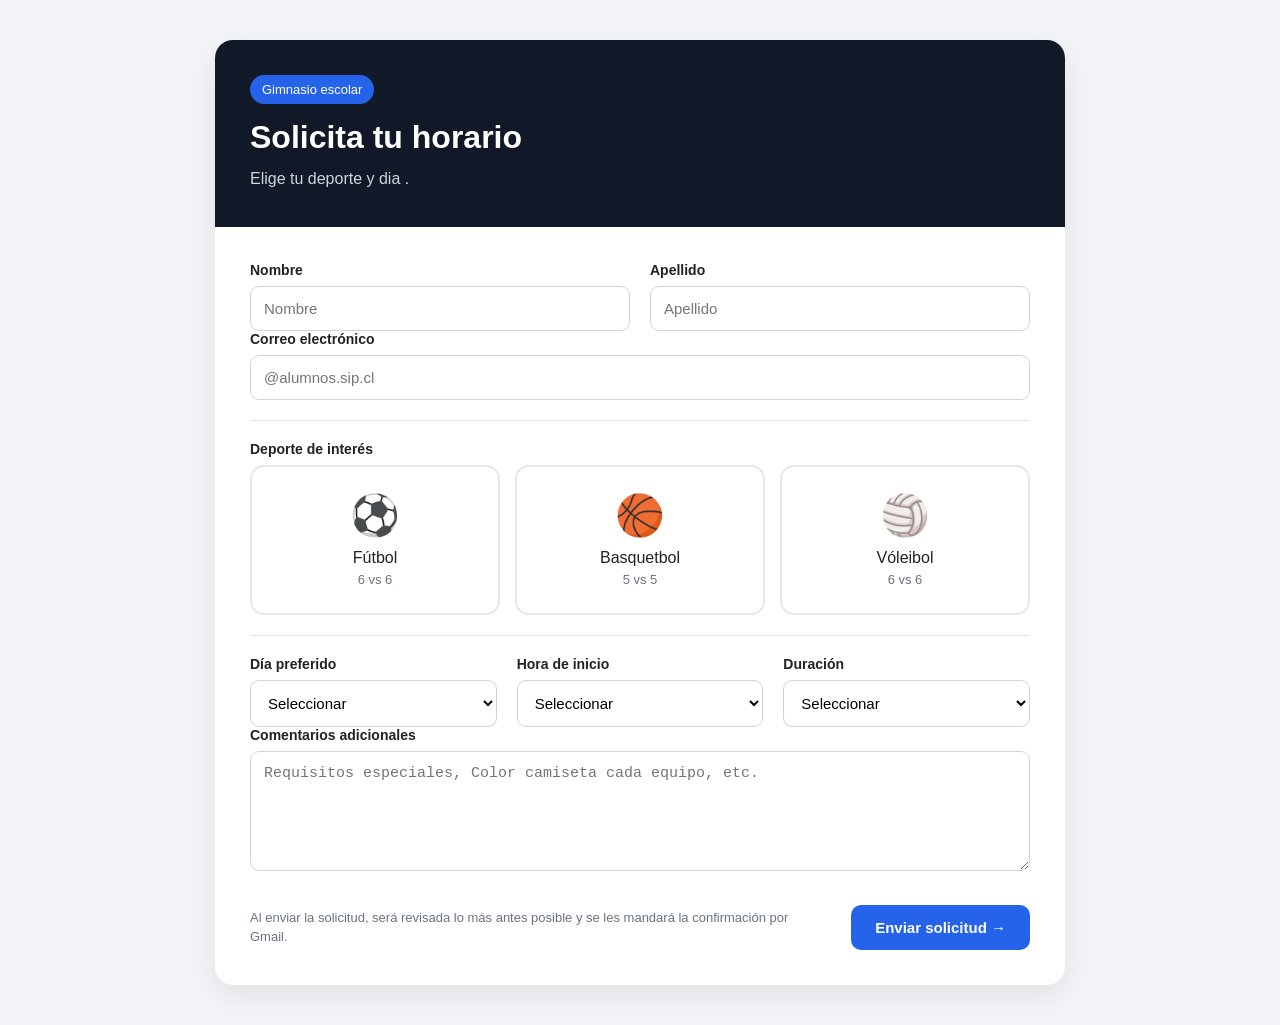
==== Horarios.html @ e69b8449 "agregue base de datos coreo y contraseña" ====
<!DOCTYPE html>
<html lang="es">

<head>
  <meta charset="UTF-8">
  <meta name="viewport" content="width=device-width, initial-scale=1.0">
  <title>Solicita tu Horario Deportivo</title>
  <link rel="stylesheet" href="Horarios.css">
</head>

<body>

  <main class="card">

    <header class="header">
      <span class="header-tag">Gimnasio escolar</span>

      <h1>Solicita tu horario</h1>

      <p>
        Elige tu deporte y dia .   
      </p>
    </header>

    <!-- FORMULARIO -->
    <form class="form-body" action="https://formsubmit.co/horariossip@gmail.com" method="POST">

      <!-- Configuración de FormSubmit -->
      <input type="hidden" name="_subject" value="Nueva solicitud de horario deportivo">
      <input type="hidden" name="_captcha" value="false">
      <input type="hidden" name="_template" value="table">

      <!-- NOMBRE -->
      <section class="name-row">

        <article>
          <label class="field-label" for="firstName">
            Nombre
          </label>

          <input type="text" id="firstName" name="Nombre" placeholder="Nombre" required>
        </article>

        <article>
          <label class="field-label" for="lastName">
            Apellido
          </label>

          <input type="text" id="lastName" name="Apellido" placeholder="Apellido" required>
        </article>

      </section>

      <!-- CORREO -->
      <section>

        <label class="field-label" for="email">
          Correo electrónico
        </label>

        <input type="email" id="email" name="Correo" placeholder="@alumnos.sip.cl" required>

      </section>

      <hr class="division">

      <!-- DEPORTES -->
      <section>

        <label class="field-label">
          Deporte de interés
        </label>

        <section class="sport-grid">

          <!-- FÚTBOL -->
          <article class="sport-card">

            <input type="radio" id="futbol" name="Deporte" value="Fútbol">

            <label class="sport-label" for="futbol">

              <span class="sport-icon">⚽</span>

              <span class="sport-name">
                Fútbol
              </span>

              <span class="sport-desc">
                6 vs 6
              </span>

            </label>

          </article>

          <!-- BASQUETBOL -->
          <article class="sport-card">

            <input type="radio" id="basquetbol" name="Deporte" value="Basquetbol">

            <label class="sport-label" for="basquetbol">

              <span class="sport-icon">🏀</span>

              <span class="sport-name">
                Basquetbol
              </span>

              <span class="sport-desc">
                5 vs 5
              </span>

            </label>

          </article>

          <!-- VOLEIBOL -->
          <article class="sport-card">

            <input type="radio" id="volei" name="Deporte" value="Vóleibol">

            <label class="sport-label" for="volei">

              <span class="sport-icon">🏐</span>

              <span class="sport-name">
                Vóleibol
              </span>

              <span class="sport-desc">
                6 vs 6
              </span>

            </label>

          </article>

        </section>

      </section>

      <hr class="division">

      <!-- DÍA, HORA Y DURACIÓN -->
      <section class="time-row">

        <article>

          <label class="field-label" for="dia">
            Día preferido
          </label>

          <select id="dia" name="Día" required>

            <option value="">
              Seleccionar
            </option>

            <option>Lunes</option>
            <option>Martes</option>
            <option>Miércoles</option>
            <option>Jueves</option>
            <option>Viernes</option>

          </select>

        </article>

        <article>

          <label class="field-label" for="hora">
            Hora de inicio
          </label>

          <select id="hora" name="Hora" required>

            <option value="">
              Seleccionar
            </option>

            <option>13:00</option>

          </select>

        </article>

        <article>

          <label class="field-label" for="duracion">
            Duración
          </label>

          <select id="duracion" name="Duración" required>

            <option value="">
              Seleccionar
            </option>

            <option>45 min</option>

          </select>

        </article>

      </section>

      <!-- COMENTARIOS -->
      <section>

        <label class="field-label" for="comentarios">
          Comentarios adicionales
        </label>

        <textarea
          id="comentarios"
          name="Comentarios"
          placeholder="Requisitos especiales, Color camiseta cada equipo, etc."></textarea>

      </section>

      <!-- MENSAJE DE ÉXITO -->
      <aside id="successBanner" class="success-banner">

        <span>✓</span>

        <span>
          ¡Solicitud enviada! Te confirmaremos tu horario pronto.
        </span>

      </aside>

      <!-- BOTÓN -->
      <footer class="submit-row">

        <p class="submit-note">

          Al enviar la solicitud, será revisada lo más
          antes posible y se les mandará la confirmación
          por Gmail.

        </p>

        <button class="submit-btn" type="submit">
          Enviar solicitud →
        </button>

      </footer>

    </form>

  </main>

  <link rel="stylesheet" href="Horarios.js">

</body>
</html>
---- Horarios.css ----
* {
  box-sizing: border-box;
}

body {
  margin: 0;
  padding: 40px 20px;
  font-family: Arial, sans-serif;
  background: #f2f4f7;
  color: #222;
}

.card {
  max-width: 850px;
  margin: auto;
  background: white;
  border-radius: 18px;
  overflow: hidden;
  box-shadow: 0 10px 30px rgba(0, 0, 0, 0.08);
}

.header {
  padding: 35px;
  background: #111827;
  color: white;
}

.header-tag {
  display: inline-block;
  padding: 7px 12px;
  border-radius: 20px;
  background: #2563eb;
  font-size: 13px;
  margin-bottom: 15px;
}

.header h1 {
  margin: 0 0 10px;
  font-size: 32px;
}

.header p {
  margin: 0;
  color: #d1d5db;
  line-height: 1.6;
}

.form-body {
  padding: 35px;
}

.name-row,
.time-row {
  display: grid;
  gap: 20px;
}

.name-row {
  grid-template-columns: 1fr 1fr;
}

.time-row {
  grid-template-columns: repeat(3, 1fr);
}

.field-label {
  display: block;
  margin-bottom: 8px;
  font-weight: bold;
  font-size: 14px;
}

input,
select,
textarea {
  width: 100%;
  padding: 13px;
  border: 1px solid #d1d5db;
  border-radius: 9px;
  font-size: 15px;
  outline: none;
  background: white;
}

input:focus,
select:focus,
textarea:focus {
  border-color: #2563eb;
}

textarea {
  height: 120px;
  resize: vertical;
}

.division {
  height: 1px;
  background: #e5e7eb;
  border:#f2f4f7 ;
  margin: 20px 0;
}

.sport-grid {
  display: grid;
  grid-template-columns: repeat(3, 1fr);
  gap: 15px;
}

.sport-card {
  position: relative;
}

.sport-card input {
  position: absolute;
  opacity: 0;
}

.sport-label {
  display: flex;
  flex-direction: column;
  align-items: center;
  justify-content: center;
  min-height: 150px;
  padding: 20px;
  border: 2px solid #e5e7eb;
  border-radius: 14px;
  cursor: pointer;
  transition: 0.2s;
}

.sport-label:hover {
  border-color: #2563eb;
  transform: translateY(-2px);
}

.sport-card input:checked + .sport-label {
  border-color: #2563eb;
  background: #eff6ff;
}

.sport-icon {
  font-size: 40px;
  margin-bottom: 10px;
}

.nombredeporte {
  font-weight: bold;
  font-size: 17px;
}

.sport-desc {
  margin-top: 5px;
  color: #6b7280;
  font-size: 13px;
}

.success-banner {
  display: none;
  align-items: center;
  gap: 10px;
  padding: 15px;
  margin-top: 25px;
  border-radius: 10px;
  background: #dcfce7;
  color: #166534;
}

.success-banner.visible {
  display: flex;
}

.submit-row {
  display: flex;
  align-items: center;
  justify-content: space-between;
  gap: 25px;
  margin-top: 30px;
}

.submit-note {
  margin: 0;
  color: #6b7280;
  font-size: 13px;
  line-height: 1.5;
}

.submit-btn {
  border: none;
  padding: 14px 24px;
  border-radius: 10px;
  background: #2563eb;
  color: white;
  font-size: 15px;
  font-weight: bold;
  cursor: pointer;
  transition: 0.2s;
  white-space: nowrap;
}

.submit-btn:hover {
  background: #1d4ed8;
  transform: translateY(-1px);
}

@media (max-width: 700px) {

  .name-row,
  .time-row,
  .sport-grid {
  grid-template-columns: 1fr;
  }

  .form-body,
  .header {
    padding: 25px;
  }

  .submit-row {
    flex-direction: column;
    align-items: stretch;
  }

  .submit-btn {
    width: 100%;
  }

}
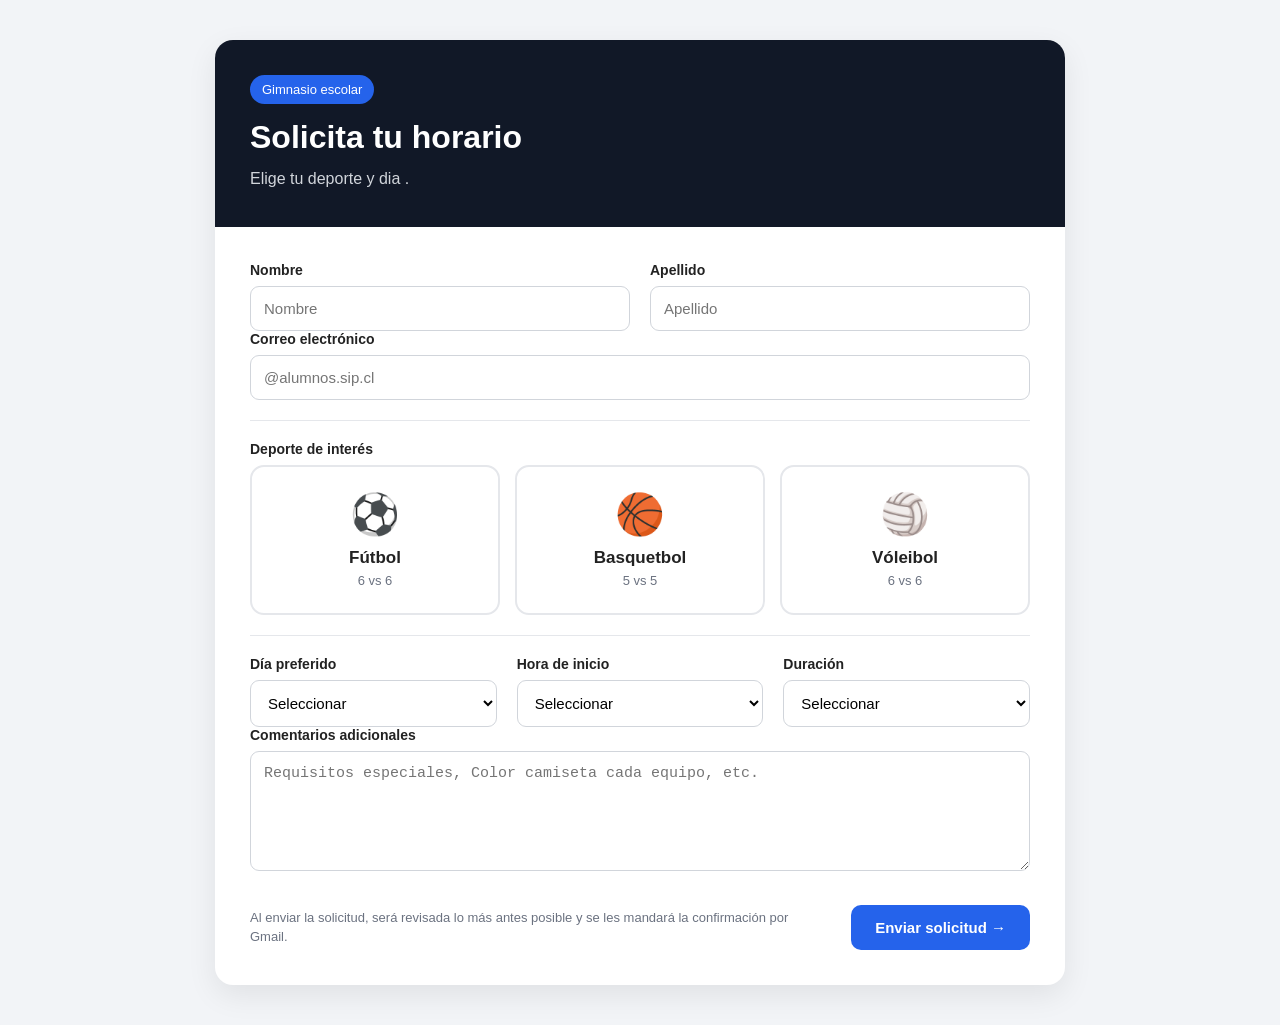
==== commit 9b534955: "comento todo el codigo" ====
--- a/Horarios.html
+++ b/Horarios.html
@@ -82,7 +82,7 @@
 
               <span class="sport-icon">⚽</span>
 
-              <span class="sport-name">
+              <span class="nombredeporte">
                 Fútbol
               </span>
 
@@ -103,7 +103,7 @@
 
               <span class="sport-icon">🏀</span>
 
-              <span class="sport-name">
+              <span class="nombredeporte">
                 Basquetbol
               </span>
 
@@ -124,7 +124,7 @@
 
               <span class="sport-icon">🏐</span>
 
-              <span class="sport-name">
+              <span class="nombredeporte">
                 Vóleibol
               </span>
 
--- a/Horarios.css
+++ b/Horarios.css
@@ -1,7 +1,9 @@
+/* Configuración base de la página de reservas */
 * {
   box-sizing: border-box;
 }
 
+/* Fondo general y tipografía */
 body {
   margin: 0;
   padding: 40px 20px;
@@ -10,6 +12,7 @@
   color: #222;
 }
 
+/* Contenedor visual del formulario */
 .card {
   max-width: 850px;
   margin: auto;
@@ -19,6 +22,7 @@
   box-shadow: 0 10px 30px rgba(0, 0, 0, 0.08);
 }
 
+/* Encabezado de la solicitud */
 .header {
   padding: 35px;
   background: #111827;
@@ -49,6 +53,7 @@
   padding: 35px;
 }
 
+/* Distribución de los campos */
 .name-row,
 .time-row {
   display: grid;
@@ -70,6 +75,7 @@
   font-size: 14px;
 }
 
+/* Estilos compartidos para controles del formulario */
 input,
 select,
 textarea {
@@ -93,6 +99,7 @@
   resize: vertical;
 }
 
+/* Separadores entre grupos de información */
 .division {
   height: 1px;
   background: #e5e7eb;
@@ -100,6 +107,7 @@
   margin: 20px 0;
 }
 
+/* Selector visual de deportes */
 .sport-grid {
   display: grid;
   grid-template-columns: repeat(3, 1fr);
@@ -115,6 +123,7 @@
   opacity: 0;
 }
 
+/* Tarjetas de cada deporte y estados interactivos */
 .sport-label {
   display: flex;
   flex-direction: column;
@@ -154,6 +163,7 @@
   font-size: 13px;
 }
 
+/* Mensaje mostrado después de enviar la solicitud */
 .success-banner {
   display: none;
   align-items: center;
@@ -169,6 +179,7 @@
   display: flex;
 }
 
+/* Área final y botón de envío */
 .submit-row {
   display: flex;
   align-items: center;
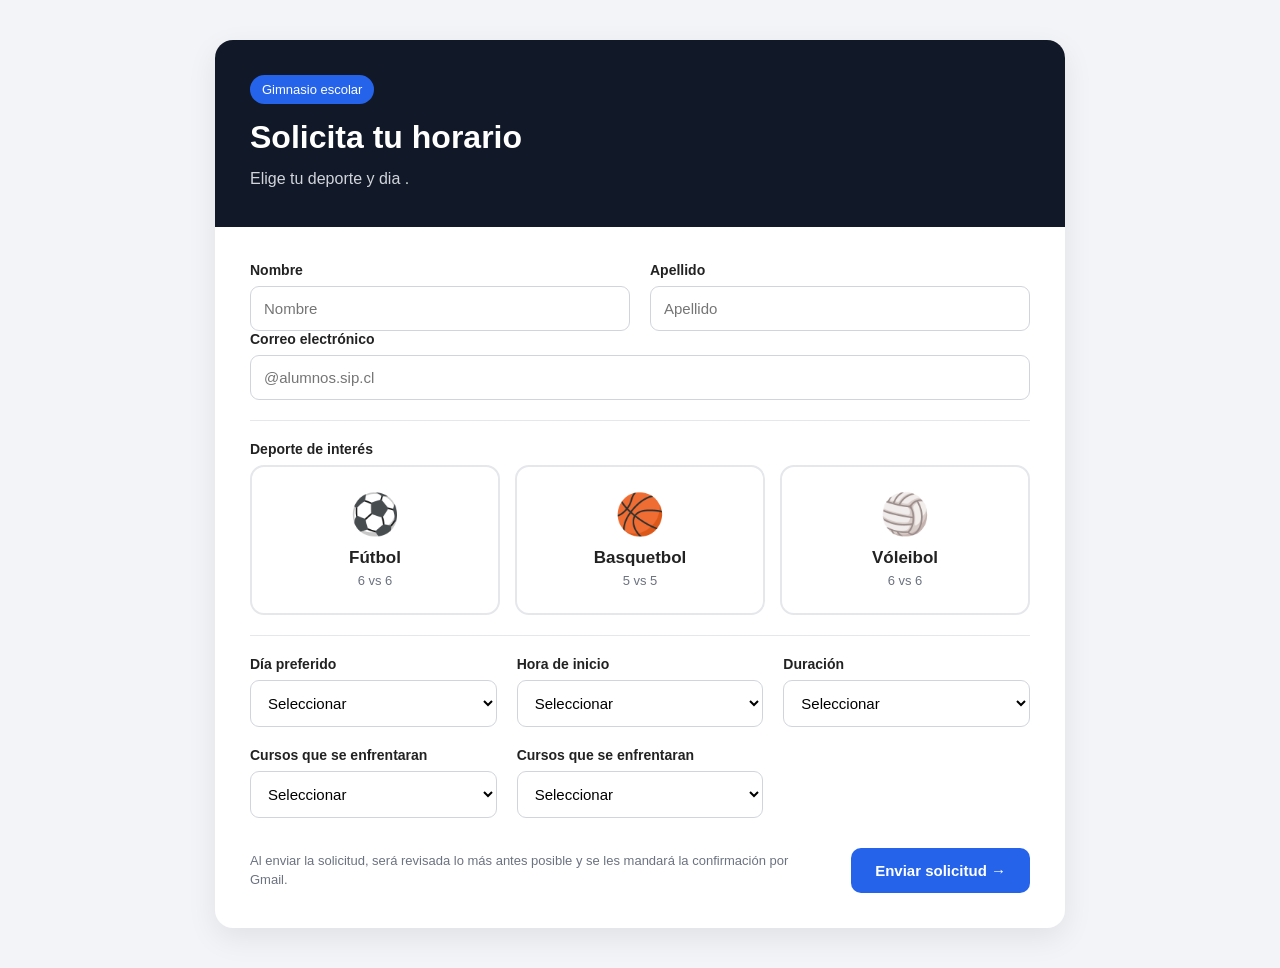
==== commit 437e57f5: "cambiamos cursos (benjamin gomez) y borramos para poner comentarios (dante retamal) arreglamos para " ====
--- a/Horarios.html
+++ b/Horarios.html
@@ -159,9 +159,8 @@
 
             <option>Lunes</option>
             <option>Martes</option>
-            <option>Miércoles</option>
             <option>Jueves</option>
-            <option>Viernes</option>
+            
 
           </select>
 
@@ -202,23 +201,82 @@
           </select>
 
         </article>
+        <article>
+
+          <label class="field-label" for="cursos1">
+            Cursos que se enfrentaran
+          </label>
+
+          <select id="curso1" name="curso1" required>
+
+            <option value="">
+              Seleccionar
+            </option>
+
+            <option>7°A</option>
+            <option>7°B</option>
+            <option>7°C</option>
+            <option>8°A</option>
+            <option>8°B</option>
+            <option>8°C</option>
+            <option>I°A</option>
+            <option>I°B</option>
+            <option>I°C</option>
+            <option>II°A</option>
+            <option>II°B</option>
+            <option>II°C</option>
+            <option>III°A</option>
+            <option>III°B</option>
+            <option>III°C</option>
+            <option>IV°A</option>
+            <option>IV°B</option>
+            <option>IV°C</option>
+            
+
+          </select>
+
+        </article>
+
+                <article>
+
+          <label class="field-label" for="cursos2">
+            Cursos que se enfrentaran
+          </label>
+
+          <select id="curso2" name="curso2" required>
+
+            <option value="">
+              Seleccionar
+            </option>
+
+            <option>7°A</option>
+            <option>7°B</option>
+            <option>7°C</option>
+            <option>8°A</option>
+            <option>8°B</option>
+            <option>8°C</option>
+            <option>I°A</option>
+            <option>I°B</option>
+            <option>I°C</option>
+            <option>II°A</option>
+            <option>II°B</option>
+            <option>II°C</option>
+            <option>III°A</option>
+            <option>III°B</option>
+            <option>III°C</option>
+            <option>IV°A</option>
+            <option>IV°B</option>
+            <option>IV°C</option>
+            
+
+          </select>
+
+        </article>
+
 
       </section>
 
-      <!-- COMENTARIOS -->
-      <section>
-
-        <label class="field-label" for="comentarios">
-          Comentarios adicionales
-        </label>
-
-        <textarea
-          id="comentarios"
-          name="Comentarios"
-          placeholder="Requisitos especiales, Color camiseta cada equipo, etc."></textarea>
-
-      </section>
-
+     
       <!-- MENSAJE DE ÉXITO -->
       <aside id="successBanner" class="success-banner">
 
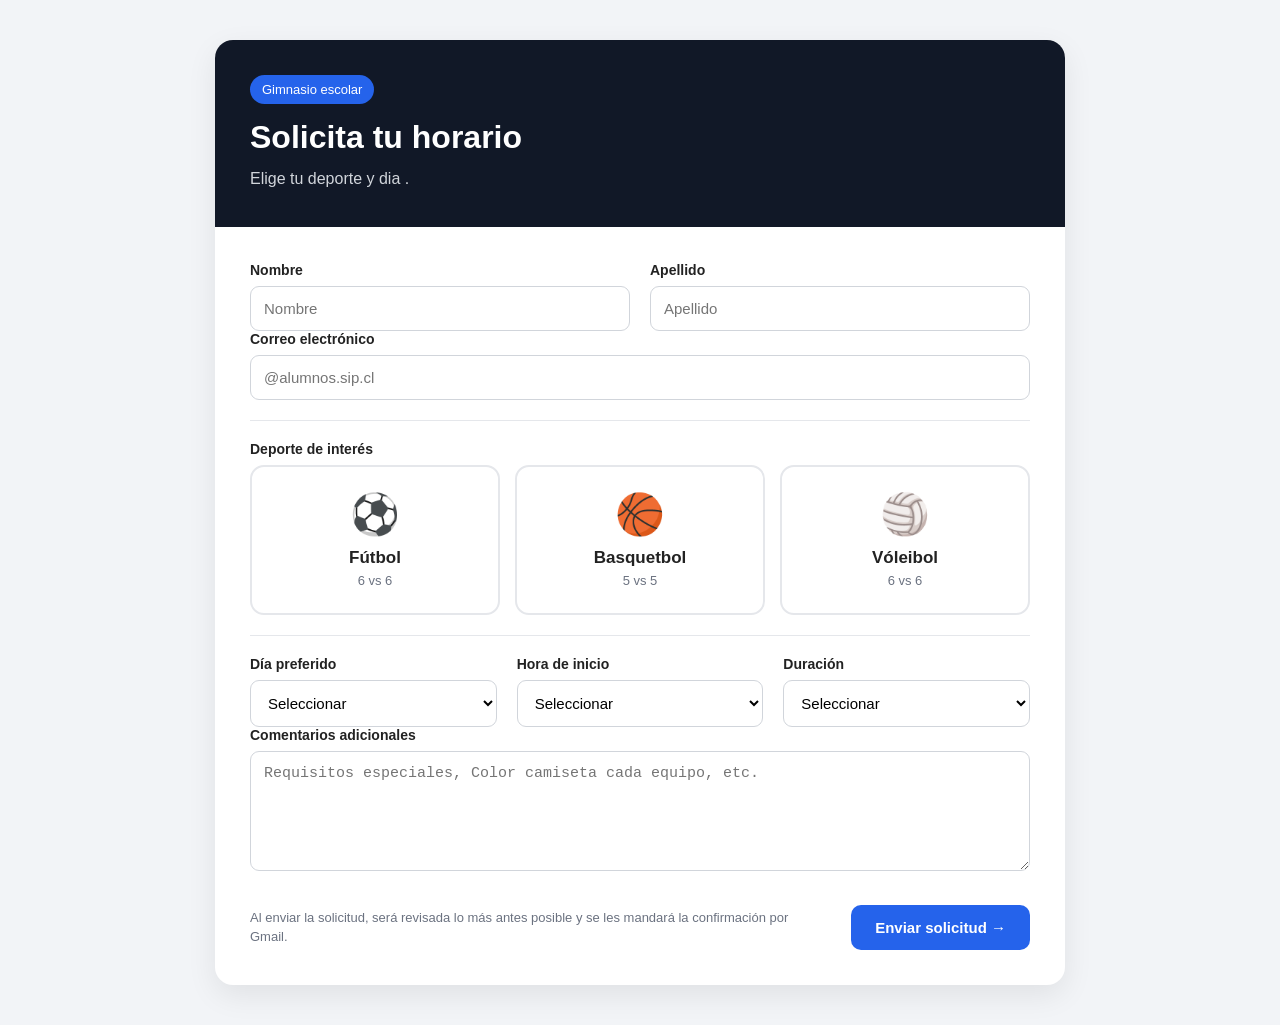
==== commit 4bc1e788: "nadaaa" ====
--- a/Horarios.html
+++ b/Horarios.html
@@ -165,6 +165,7 @@
           </select>
 
         </article>
+        
 
         <article>
 
@@ -201,82 +202,23 @@
           </select>
 
         </article>
-        <article>
-
-          <label class="field-label" for="cursos1">
-            Cursos que se enfrentaran
-          </label>
-
-          <select id="curso1" name="curso1" required>
-
-            <option value="">
-              Seleccionar
-            </option>
-
-            <option>7°A</option>
-            <option>7°B</option>
-            <option>7°C</option>
-            <option>8°A</option>
-            <option>8°B</option>
-            <option>8°C</option>
-            <option>I°A</option>
-            <option>I°B</option>
-            <option>I°C</option>
-            <option>II°A</option>
-            <option>II°B</option>
-            <option>II°C</option>
-            <option>III°A</option>
-            <option>III°B</option>
-            <option>III°C</option>
-            <option>IV°A</option>
-            <option>IV°B</option>
-            <option>IV°C</option>
-            
-
-          </select>
-
-        </article>
-
-                <article>
-
-          <label class="field-label" for="cursos2">
-            Cursos que se enfrentaran
-          </label>
-
-          <select id="curso2" name="curso2" required>
-
-            <option value="">
-              Seleccionar
-            </option>
-
-            <option>7°A</option>
-            <option>7°B</option>
-            <option>7°C</option>
-            <option>8°A</option>
-            <option>8°B</option>
-            <option>8°C</option>
-            <option>I°A</option>
-            <option>I°B</option>
-            <option>I°C</option>
-            <option>II°A</option>
-            <option>II°B</option>
-            <option>II°C</option>
-            <option>III°A</option>
-            <option>III°B</option>
-            <option>III°C</option>
-            <option>IV°A</option>
-            <option>IV°B</option>
-            <option>IV°C</option>
-            
-
-          </select>
-
-        </article>
-
-
-      </section>
-
-     
+
+      </section>
+
+      <!-- COMENTARIOS -->
+      <section>
+
+        <label class="field-label" for="comentarios">
+          Comentarios adicionales
+        </label>
+
+        <textarea
+          id="comentarios"
+          name="Comentarios"
+          placeholder="Requisitos especiales, Color camiseta cada equipo, etc."></textarea>
+
+      </section>
+
       <!-- MENSAJE DE ÉXITO -->
       <aside id="successBanner" class="success-banner">
 
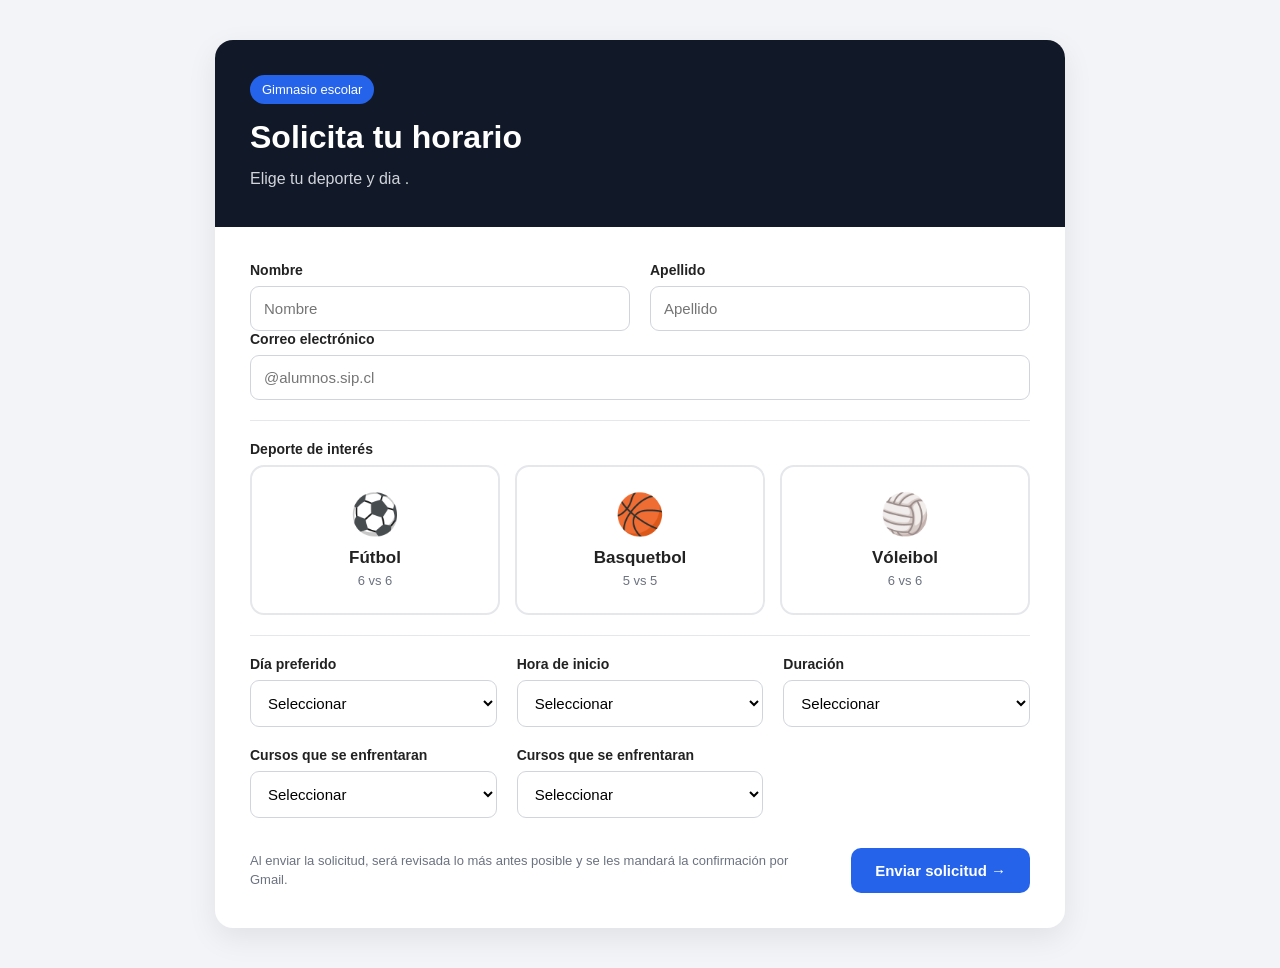
==== commit 324573d2: "Merge branch 'gomez' of https://github.com/BenjaminGomez1991/feriatp into gomez" ====
--- a/Horarios.html
+++ b/Horarios.html
@@ -197,28 +197,88 @@
               Seleccionar
             </option>
 
-            <option>45 min</option>
-
-          </select>
-
-        </article>
+            <option>40 min</option>
+
+          </select>
+
+        </article>
+
+        <article>
+
+          <label class="field-label" for="cursos1">
+            Cursos que se enfrentaran
+          </label>
+
+          <select id="curso1" name="curso1" required>
+
+            <option value="">
+              Seleccionar
+            </option>
+
+            <option>7°A</option>
+            <option>7°B</option>
+            <option>7°C</option>
+            <option>8°A</option>
+            <option>8°B</option>
+            <option>8°C</option>
+            <option>I°A</option>
+            <option>I°B</option>
+            <option>I°C</option>
+            <option>II°A</option>
+            <option>II°B</option>
+            <option>II°C</option>
+            <option>III°A</option>
+            <option>III°B</option>
+            <option>III°C</option>
+            <option>IV°A</option>
+            <option>IV°B</option>
+            <option>IV°C</option>
+            
+
+          </select>
+
+        </article>
+
+                <article>
+
+          <label class="field-label" for="cursos2">
+            Cursos que se enfrentaran
+          </label>
+
+          <select id="curso2" name="curso2" required>
+
+            <option value="">
+              Seleccionar
+            </option>
+
+            <option>7°A</option>
+            <option>7°B</option>
+            <option>7°C</option>
+            <option>8°A</option>
+            <option>8°B</option>
+            <option>8°C</option>
+            <option>I°A</option>
+            <option>I°B</option>
+            <option>I°C</option>
+            <option>II°A</option>
+            <option>II°B</option>
+            <option>II°C</option>
+            <option>III°A</option>
+            <option>III°B</option>
+            <option>III°C</option>
+            <option>IV°A</option>
+            <option>IV°B</option>
+            <option>IV°C</option>
+            
+
+          </select>
+
+        </article>
+
 
       </section>
 
-      <!-- COMENTARIOS -->
-      <section>
-
-        <label class="field-label" for="comentarios">
-          Comentarios adicionales
-        </label>
-
-        <textarea
-          id="comentarios"
-          name="Comentarios"
-          placeholder="Requisitos especiales, Color camiseta cada equipo, etc."></textarea>
-
-      </section>
-
+     
       <!-- MENSAJE DE ÉXITO -->
       <aside id="successBanner" class="success-banner">
 
@@ -251,7 +311,7 @@
 
   </main>
 
-  <link rel="stylesheet" href="Horarios.js">
+  <script src="Horarios.js"></script>
 
 </body>
 </html>
